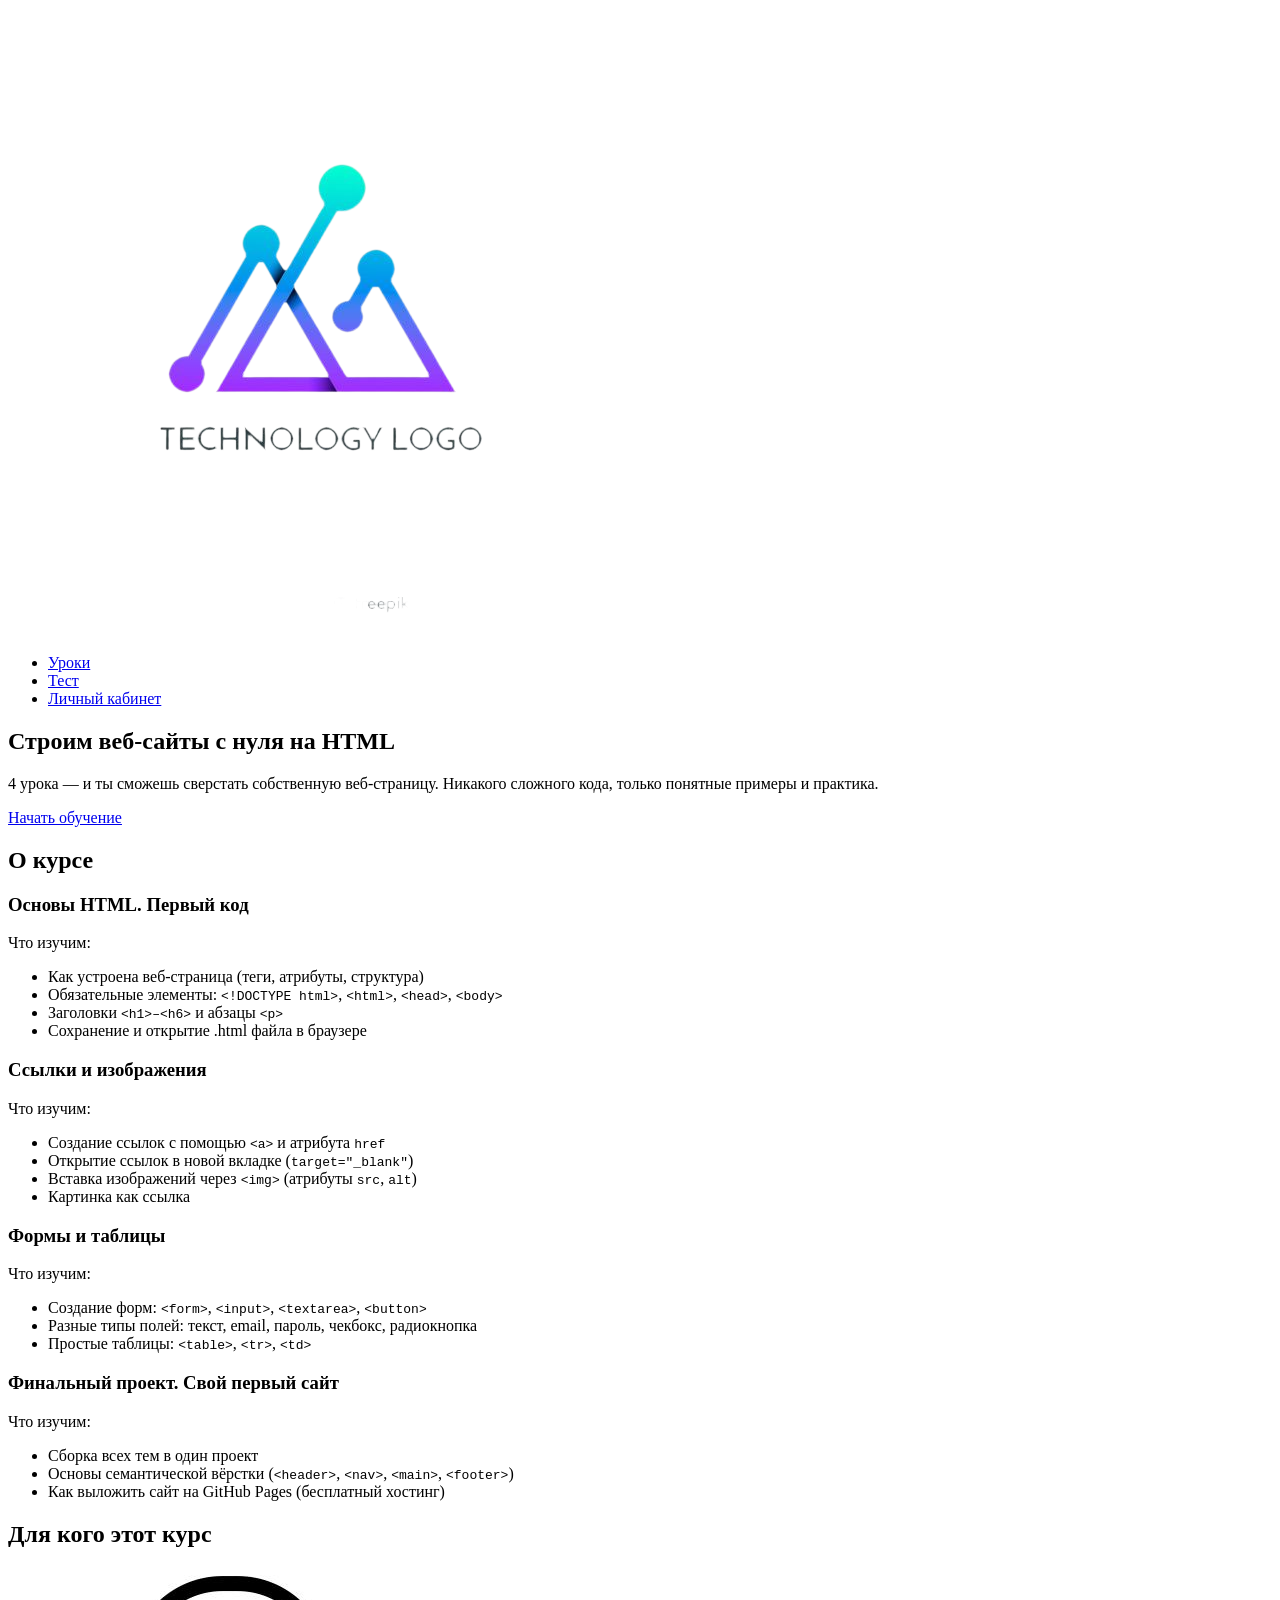
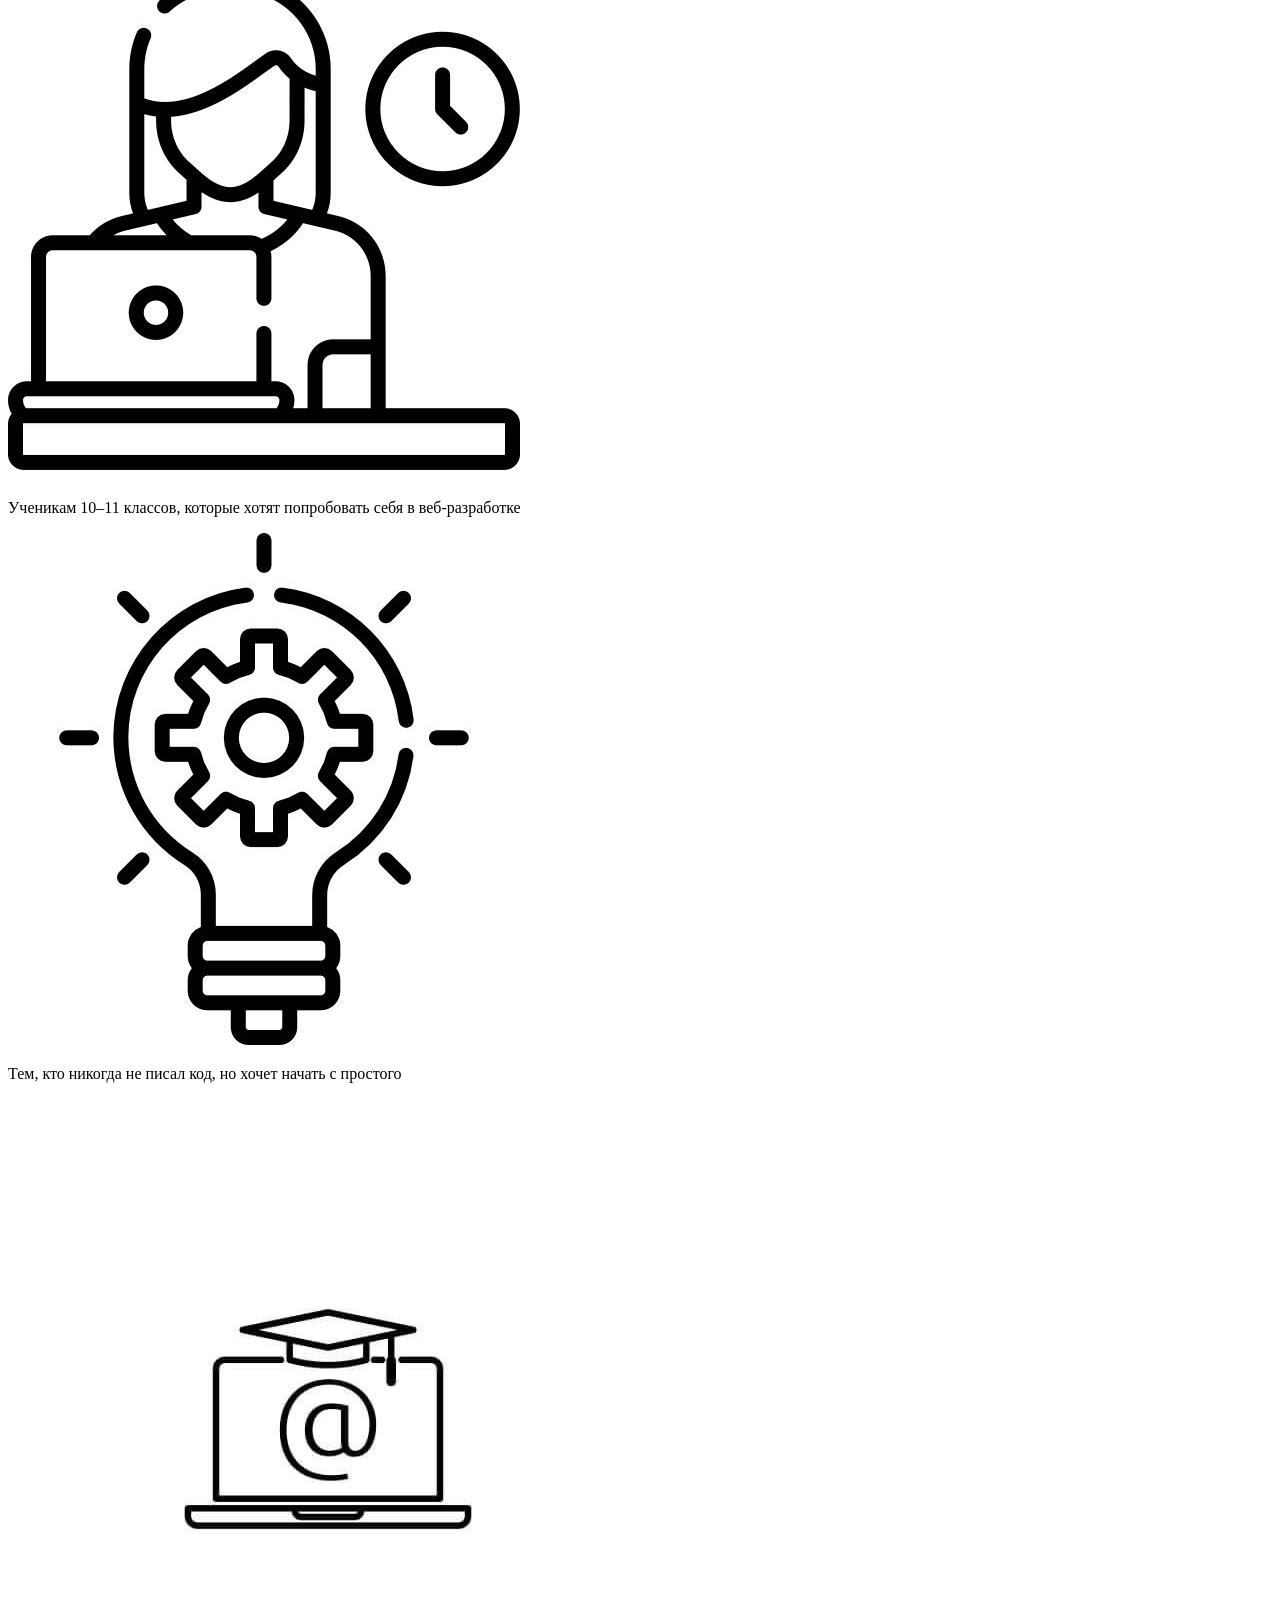
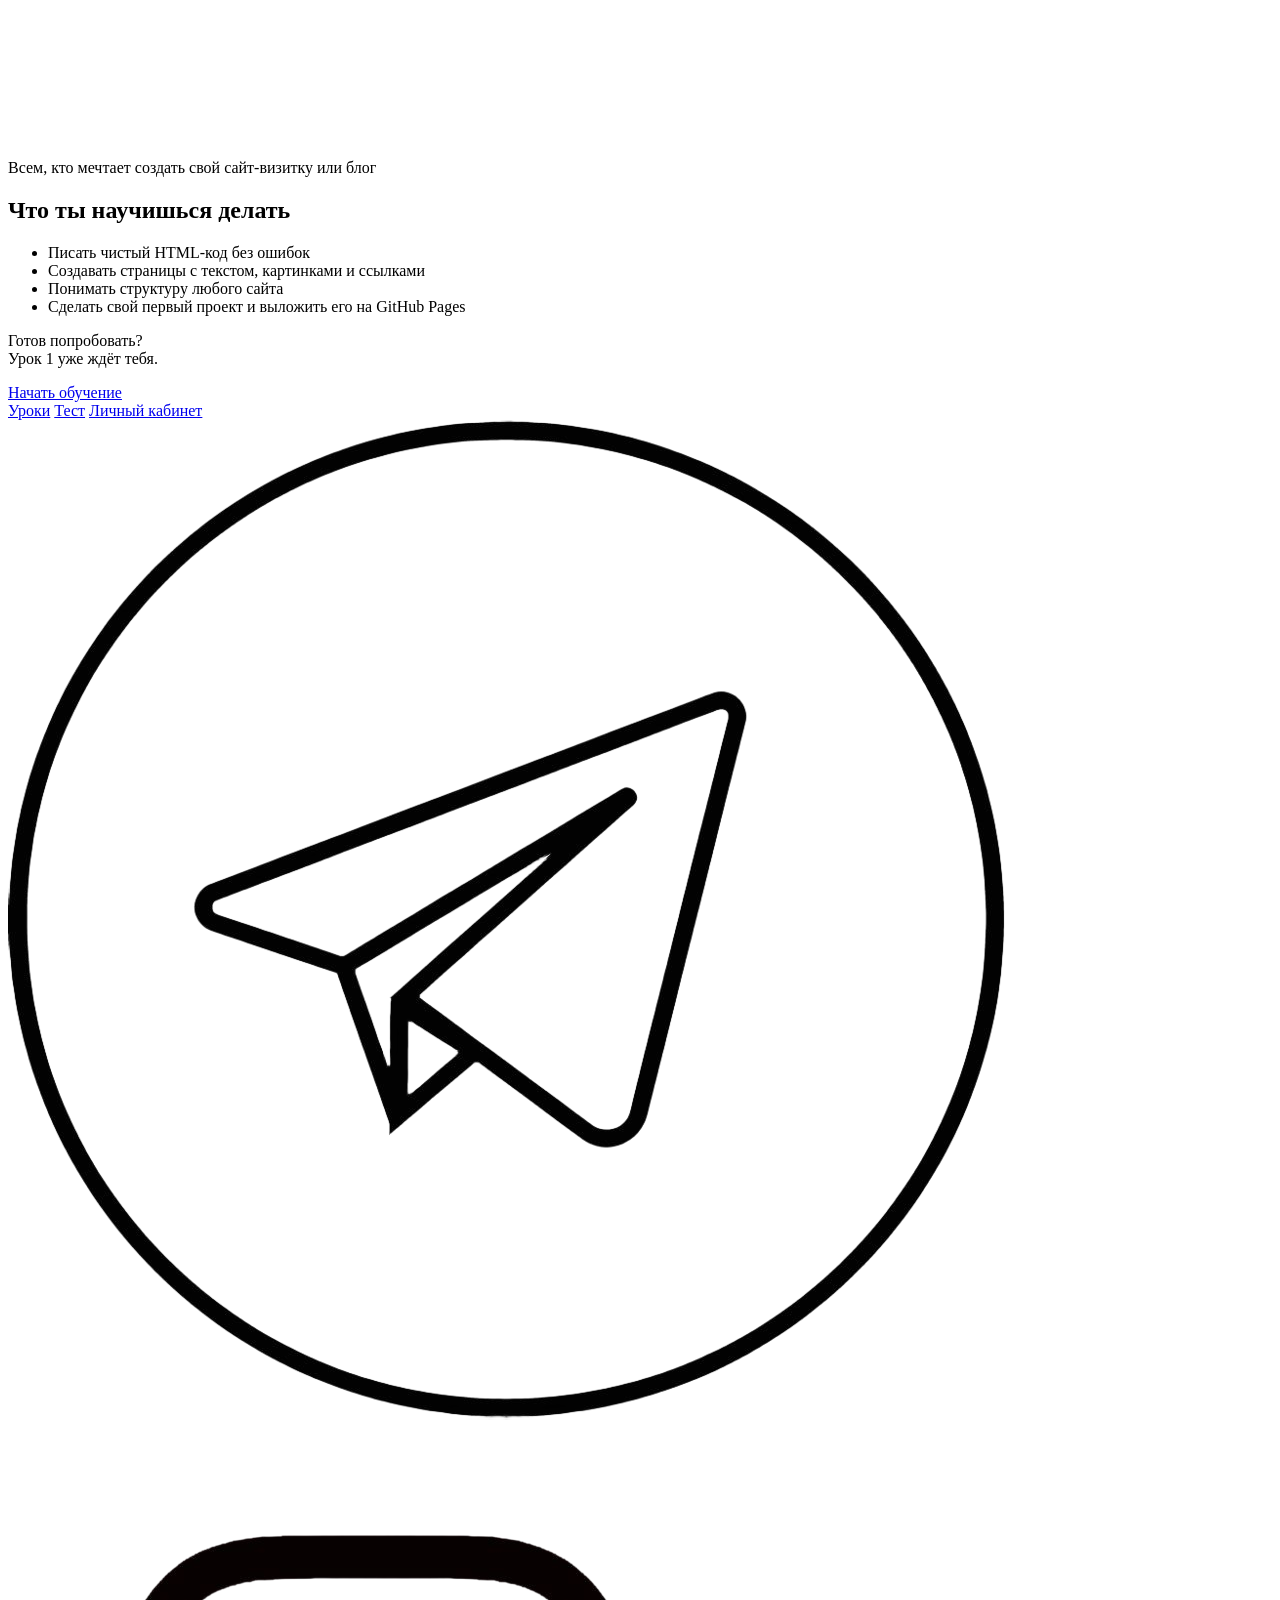
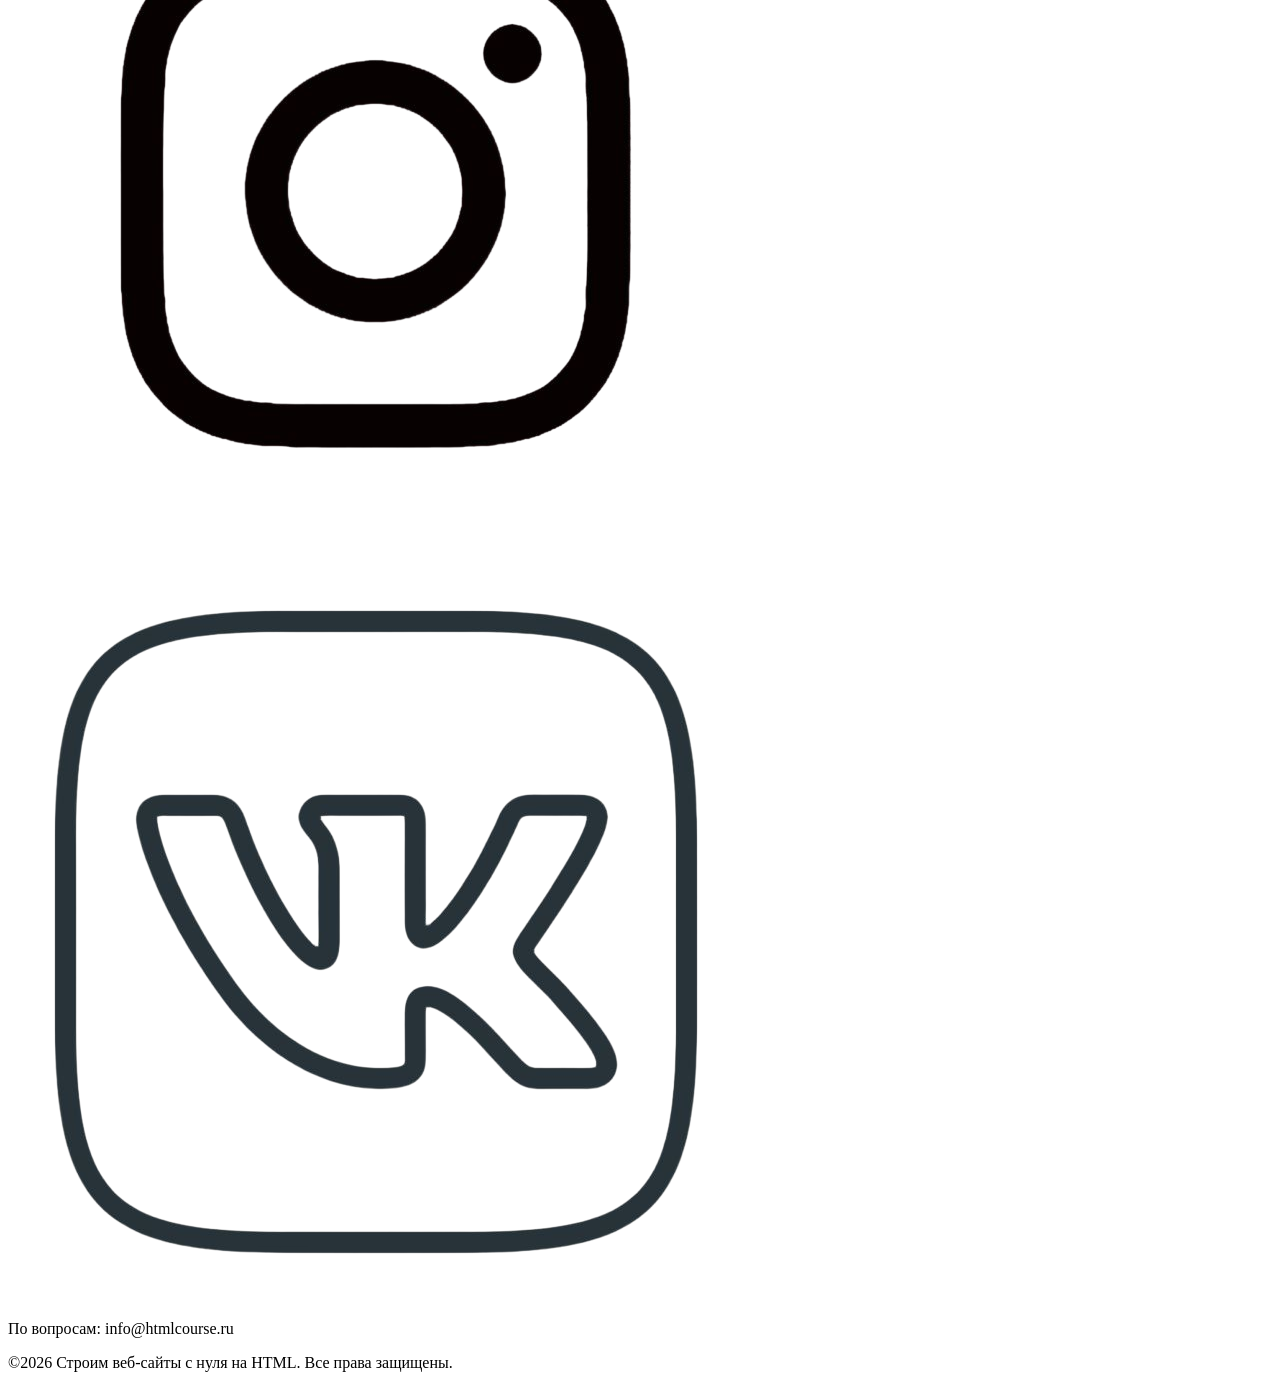
==== index.html @ 61db9a91 "Rename main.html to index.html" ====
<!DOCTYPE html>
<html lang="ru">
<head>
  <meta charset="UTF-8">
  <meta name="viewport" content="width=device-width, initial-scale=1.0, viewport-fit=cover">
  <title>Строим веб-сайты с нуля на HTML | Курс вёрстки</title>
  <link rel="preconnect" href="https://fonts.googleapis.com">
  <link rel="preconnect" href="https://fonts.gstatic.com" crossorigin>
  <link href="https://fonts.googleapis.com/css2?family=DM+Sans:wght@400;500;600;700;800&display=swap" rel="stylesheet">
  <link rel="stylesheet" href="../сайт/css/style.css">
</head>
<body>
  <header class="header">
    <div class="container header__inner">
      <div class="logo">
        <img src="Image.png" alt="Логотип курса">
      </div>
      <nav class="nav nav--center">
        <ul class="nav__list">
          <li><a href="уроки.html" class="nav__link">Уроки</a></li>
          <li><a href="тест.html" class="nav__link">Тест</a></li>
          <li><a href="profile.html" class="nav__link">Личный кабинет</a></li>
        </ul>
      </nav>
      <div class="header__spacer"></div>
    </div>
  </header>

  <main>
    <section class="hero">
      <div class="hero__overlay"></div>
      <div class="container hero__content">
        <h1 class="hero__title">Строим веб-сайты с нуля на HTML</h1>
        <p class="hero__desc">4 урока — и ты сможешь сверстать собственную веб-страницу. Никакого сложного кода, только понятные примеры и практика.</p>
        <a href="#" class="btn btn--primary">Начать обучение</a>
      </div>
    </section>

    <section class="about">
      <div class="container">
        <h2 class="section-title">О курсе</h2>
        <div class="cards-grid">
          <div class="course-card">
            <h3 class="course-card__title">Основы HTML. Первый код</h3>
            <p class="course-card__subtitle">Что изучим:</p>
            <ul class="course-card__list">
              <li>Как устроена веб-страница (теги, атрибуты, структура)</li>
              <li>Обязательные элементы: <code>&lt;!DOCTYPE html&gt;</code>, <code>&lt;html&gt;</code>, <code>&lt;head&gt;</code>, <code>&lt;body&gt;</code></li>
              <li>Заголовки <code>&lt;h1&gt;–&lt;h6&gt;</code> и абзацы <code>&lt;p&gt;</code></li>
              <li>Сохранение и открытие .html файла в браузере</li>
            </ul>
          </div>
          <div class="course-card">
            <h3 class="course-card__title">Ссылки и изображения</h3>
            <p class="course-card__subtitle">Что изучим:</p>
            <ul class="course-card__list">
              <li>Создание ссылок с помощью <code>&lt;a&gt;</code> и атрибута <code>href</code></li>
              <li>Открытие ссылок в новой вкладке (<code>target="_blank"</code>)</li>
              <li>Вставка изображений через <code>&lt;img&gt;</code> (атрибуты <code>src</code>, <code>alt</code>)</li>
              <li>Картинка как ссылка</li>
            </ul>
          </div>
          <div class="course-card">
            <h3 class="course-card__title">Формы и таблицы</h3>
            <p class="course-card__subtitle">Что изучим:</p>
            <ul class="course-card__list">
              <li>Создание форм: <code>&lt;form&gt;</code>, <code>&lt;input&gt;</code>, <code>&lt;textarea&gt;</code>, <code>&lt;button&gt;</code></li>
              <li>Разные типы полей: текст, email, пароль, чекбокс, радиокнопка</li>
              <li>Простые таблицы: <code>&lt;table&gt;</code>, <code>&lt;tr&gt;</code>, <code>&lt;td&gt;</code></li>
            </ul>
          </div>
          <div class="course-card">
            <h3 class="course-card__title">Финальный проект. Свой первый сайт</h3>
            <p class="course-card__subtitle">Что изучим:</p>
            <ul class="course-card__list">
              <li>Сборка всех тем в один проект</li>
              <li>Основы семантической вёрстки (<code>&lt;header&gt;</code>, <code>&lt;nav&gt;</code>, <code>&lt;main&gt;</code>, <code>&lt;footer&gt;</code>)</li>
              <li>Как выложить сайт на GitHub Pages (бесплатный хостинг)</li>
            </ul>
          </div>
        </div>
      </div>
    </section>

    <section class="for-whom-vertical">
      <div class="container">
        <h2 class="section-title">Для кого этот курс</h2>
        <div class="cards-vertical">
          <div class="card-vertical">
            <img src="иконка 1.jpg" class="card-vertical__photo" alt="Ученик">
            <p class="card-vertical__text">Ученикам 10–11 классов, которые хотят попробовать себя в веб-разработке</p>
          </div>
          <div class="card-vertical">
            <img src="иконка 2.jpg" class="card-vertical__photo" alt="Новичок">
            <p class="card-vertical__text">Тем, кто никогда не писал код, но хочет начать с простого</p>
          </div>
          <div class="card-vertical">
            <img src="иконка 3.jpg" class="card-vertical__photo" alt="Мечтатель">
            <p class="card-vertical__text">Всем, кто мечтает создать свой сайт-визитку или блог</p>
          </div>
        </div>
      </div>
    </section>

    <section class="skills">
      <div class="container">
        <h2 class="section-title">Что ты научишься делать</h2>
        <ul class="skills__list">
          <li>Писать чистый HTML-код без ошибок</li>
          <li>Создавать страницы с текстом, картинками и ссылками</li>
          <li>Понимать структуру любого сайта</li>
          <li>Сделать свой первый проект и выложить его на GitHub Pages</li>
        </ul>
        <div class="skills__cta">
          <p class="skills__cta-text">Готов попробовать? <br> Урок 1 уже ждёт тебя.</p>
          <a href="#" class="btn btn--primary">Начать обучение</a>
        </div>
      </div>
    </section>
  </main>

  <footer class="footer">
    <div class="container footer__inner">
      <div class="footer__nav">
        <a href="уроки.html" class="footer__link">Уроки</a>
        <a href="тест.html" class="footer__link">Тест</a>
        <a href="profile.html" class="footer__link">Личный кабинет</a>
      </div>
      <div class="footer__social">
        <a href="#" class="footer__social-link" target="_blank" rel="noopener noreferrer">
          <img src="тг.png" alt="Telegram" class="footer__social-icon">
        </a>
        <a href="#" class="footer__social-link" target="_blank" rel="noopener noreferrer">
          <img src="инста.png" alt="Instagram" class="footer__social-icon">
        </a>
        <a href="#" class="footer__social-link" target="_blank" rel="noopener noreferrer">
          <img src="вк.png" alt="VK" class="footer__social-icon">
        </a>
      </div>
      <p class="footer__contact">По вопросам: info@htmlcourse.ru</p>
      <p class="footer__copy">©2026 Строим веб-сайты с нуля на HTML. Все права защищены.</p>
    </div>
  </footer>
</body>
</html>
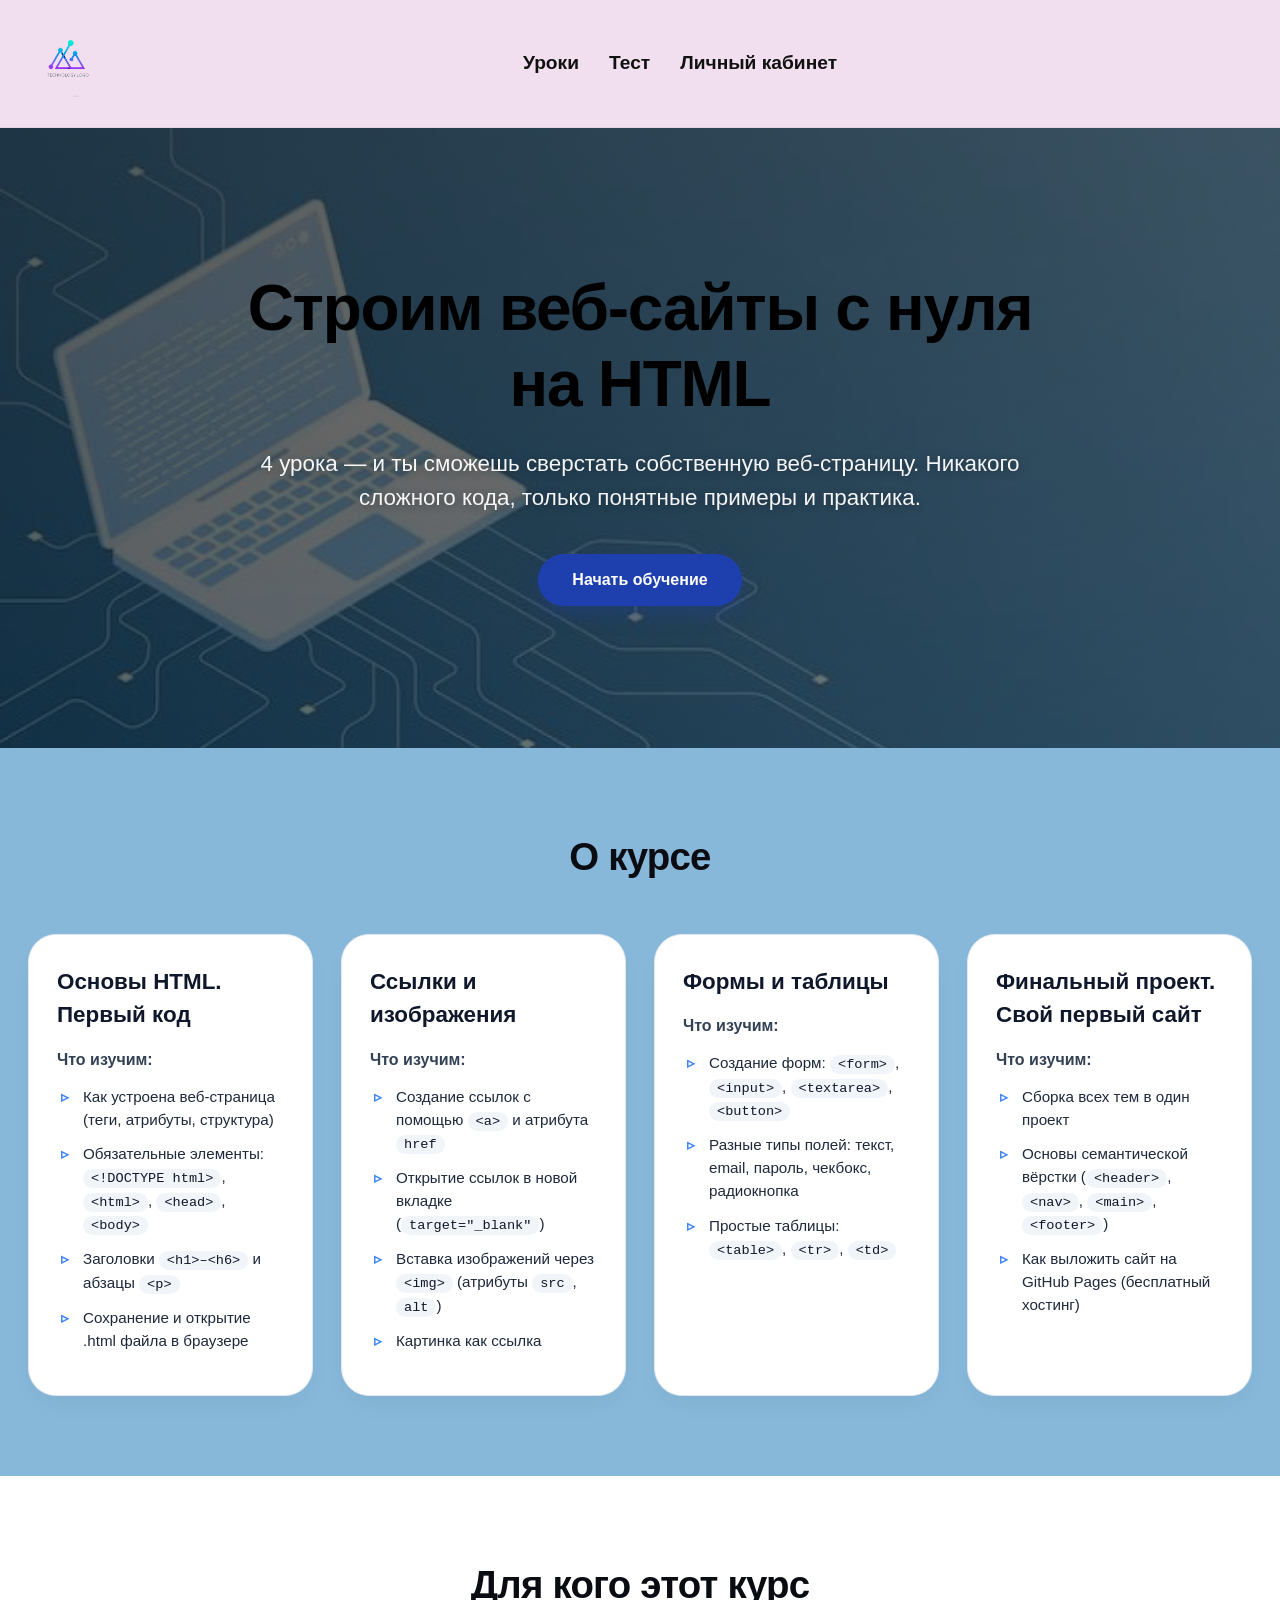
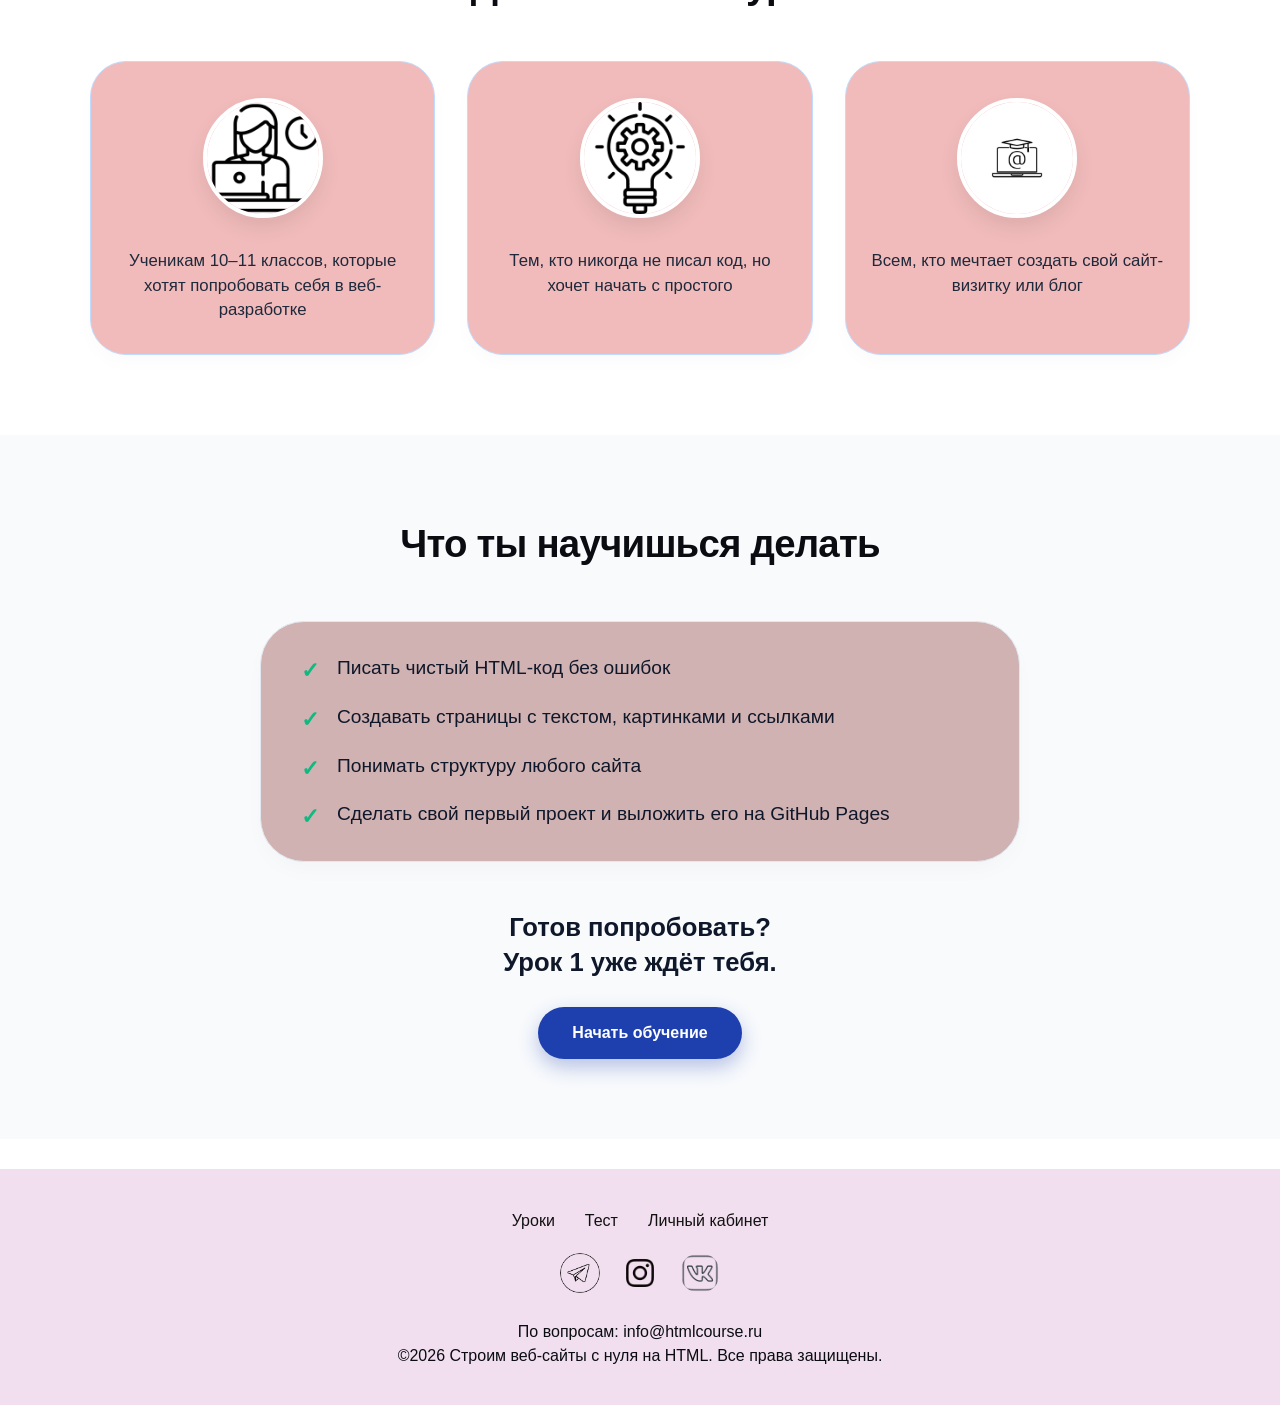
==== commit ade98992: "Update index.html" ====
--- a/index.html
+++ b/index.html
@@ -7,7 +7,7 @@
   <link rel="preconnect" href="https://fonts.googleapis.com">
   <link rel="preconnect" href="https://fonts.gstatic.com" crossorigin>
   <link href="https://fonts.googleapis.com/css2?family=DM+Sans:wght@400;500;600;700;800&display=swap" rel="stylesheet">
-  <link rel="stylesheet" href="../сайт/css/style.css">
+  <link rel="stylesheet" href="css/style.css">
 </head>
 <body>
   <header class="header">
--- a/css/style.css
+++ b/css/style.css
@@ -0,0 +1,380 @@
+* {
+  margin: 0;
+  padding: 0;
+  box-sizing: border-box;
+}
+
+body {
+  font-family: 'DM Sans', sans-serif;
+  background-color: #ffffff;
+  color: #0a0c12;
+  line-height: 1.5;
+}
+
+.container {
+  max-width: 1280px;
+  margin: 0 auto;
+  padding: 0 28px;
+}
+
+@media (max-width: 640px) {
+  .container {
+    padding: 0 20px;
+  }
+}
+
+
+.header {
+  background: #F1DFEF;
+  padding: 20px 0;
+  border-bottom: 1px solid rgba(0,0,0,0.05);
+}
+
+.header__inner {
+  display: flex;
+  align-items: center;
+  justify-content: space-between;
+  flex-wrap: wrap;
+  gap: 20px;
+}
+
+.logo img {
+  width: 80px;
+  height: 80px;
+  object-fit: cover;
+}
+
+.nav__list {
+  display: flex;
+  gap: 30px;
+  list-style: none;
+}
+
+.nav__link {
+  text-decoration: none;
+  font-weight: 700;
+  font-size: 1.2rem;
+  color: #111;
+}
+
+.nav__link:hover {
+  color: #1e40af;
+}
+
+
+.hero {
+  position: relative;
+  min-height: 620px;
+  display: flex;
+  align-items: center;
+  justify-content: center;
+  text-align: center;
+  background-image: url('../ФОН\ ДЛЯ\ КУРСА.jpg');
+  background-size: cover;
+  background-position: center 30%;
+  background-repeat: no-repeat;
+  background-color: #0f172a;
+}
+
+.hero__overlay {
+  position: absolute;
+  inset: 0;
+  background: linear-gradient(135deg, rgba(0, 0, 0, 0.65), rgba(0, 0, 0, 0.5));
+  z-index: 1;
+}
+
+.hero__content {
+  position: relative;
+  z-index: 2;
+  max-width: 880px;
+  padding: 40px 24px;
+}
+
+.hero__title {
+  font-size: 4rem;
+  font-weight: 800;
+  line-height: 1.2;
+  letter-spacing: -0.02em;
+  margin-bottom: 24px;
+  color: black;
+ 
+}
+
+.hero__desc {
+  font-size: 1.4rem;
+  margin-bottom: 40px;
+  color: rgba(255, 255, 255, 0.95);
+  text-shadow: 0 2px 10px rgba(0, 0, 0, 0.3);
+}
+
+@media (max-width: 768px) {
+  .hero {
+    min-height: 520px;
+  }
+  .hero__title {
+    font-size: 2.8rem;
+  }
+  .hero__desc {
+    font-size: 1.2rem;
+  }
+}
+
+@media (max-width: 480px) {
+  .hero__title {
+    font-size: 2.2rem;
+  }
+}
+
+.btn {
+  display: inline-block;
+  padding: 14px 34px;
+  border-radius: 60px;
+  font-weight: 700;
+  font-size: 1rem;
+  text-decoration: none;
+  transition: all 0.25s ease;
+  cursor: pointer;
+  border: none;
+}
+
+.btn--primary {
+  background-color: #1e40af;
+  color: white;
+  box-shadow: 0 8px 20px rgba(30, 64, 175, 0.3);
+}
+
+.btn--primary:hover {
+  background-color: #1e3a8a;
+  transform: translateY(-2px);
+  box-shadow: 0 12px 28px rgba(30, 64, 175, 0.4);
+}
+
+.about {
+  padding: 80px 0;
+  background-color: #87b8d9;
+}
+
+.section-title {
+  font-size: 2.4rem;
+  font-weight: 800;
+  letter-spacing: -0.02em;
+  margin-bottom: 48px;
+  color: #0a0c12;
+  text-align: center;
+}
+
+.cards-grid {
+  display: grid;
+  grid-template-columns: repeat(auto-fit, minmax(260px, 1fr));
+  gap: 28px;
+}
+
+.course-card {
+  background: white;
+  border-radius: 28px;
+  padding: 30px 28px;
+  box-shadow: 0 12px 28px -8px rgba(0, 0, 0, 0.05);
+  border: 1px solid #e2e8f0;
+  transition: transform 0.2s, box-shadow 0.2s;
+}
+
+.course-card:hover {
+  transform: translateY(-5px);
+  box-shadow: 0 24px 36px -12px rgba(0, 0, 0, 0.12);
+}
+
+.course-card__title {
+  font-size: 1.4rem;
+  font-weight: 700;
+  margin-bottom: 16px;
+  color: #0f172a;
+}
+
+.course-card__subtitle {
+  font-weight: 600;
+  color: #334155;
+  margin-bottom: 14px;
+}
+
+.course-card__list {
+  list-style: none;
+}
+
+.course-card__list li {
+  padding-left: 26px;
+  position: relative;
+  margin-bottom: 12px;
+  font-size: 0.95rem;
+  color: #1e293b;
+}
+
+.course-card__list li::before {
+  content: "▹";
+  position: absolute;
+  left: 4px;
+  color: #3b82f6;
+  font-weight: bold;
+}
+
+code {
+  background: #f1f5f9;
+  padding: 2px 8px;
+  border-radius: 10px;
+  font-family: 'SF Mono', monospace;
+  font-size: 0.85rem;
+  color: #0f172a;
+}
+
+.for-whom-vertical {
+  padding: 80px 0;
+  background-color: #ffffff;
+}
+
+.cards-vertical {
+  display: grid;
+  grid-template-columns: repeat(3, 1fr);
+  gap: 32px;
+  max-width: 1100px;
+  margin: 0 auto;
+}
+
+.card-vertical {
+  background: #f1bbbb;
+  border-radius: 36px;
+  padding: 36px 24px 32px;
+  text-align: center;
+  transition: all 0.25s;
+  border: 1px solid #bfdbfe;
+  box-shadow: 0 8px 18px rgba(0, 0, 0, 0.02);
+}
+
+.card-vertical:hover {
+  background: #f1bbbb;
+  border-color: #3b82f6;
+  transform: translateY(-5px);
+  box-shadow: 0 20px 30px -10px rgba(59, 130, 246, 0.1);
+}
+
+.card-vertical__photo {
+  width: 120px;
+  height: 120px;
+  border-radius: 50%;
+  object-fit: cover;
+  border: 4px solid white;
+  box-shadow: 0 10px 20px rgba(0, 0, 0, 0.08);
+  margin-bottom: 24px;
+}
+
+.card-vertical__text {
+  font-size: 1.05rem;
+  line-height: 1.45;
+  color: #1e293b;
+  font-weight: 500;
+}
+
+@media (max-width: 900px) {
+  .cards-vertical {
+    grid-template-columns: repeat(auto-fit, minmax(280px, 1fr));
+    gap: 28px;
+  }
+}
+
+@media (max-width: 700px) {
+  .cards-vertical {
+    grid-template-columns: 1fr;
+    max-width: 420px;
+  }
+}
+
+.skills {
+  padding: 80px 0;
+  background-color: #f8fafc;
+  text-align: center;
+}
+
+.skills__list {
+  list-style: none;
+  max-width: 760px;
+  margin: 0 auto 48px;
+  background: rgb(208, 178, 178);
+  border-radius: 44px;
+  padding: 32px 40px;
+  box-shadow: 0 10px 25px -5px rgba(0, 0, 0, 0.03);
+  border: 1px solid #e2e8f0;
+  text-align: left;
+}
+
+.skills__list li {
+  padding-left: 36px;
+  position: relative;
+  margin-bottom: 20px;
+  font-size: 1.2rem;
+  font-weight: 500;
+  color: #0f172a;
+}
+
+.skills__list li:last-child {
+  margin-bottom: 0;
+}
+
+.skills__list li::before {
+  content: "✓";
+  position: absolute;
+  left: 0;
+  color: #10b981;
+  font-weight: 800;
+  font-size: 1.4rem;
+}
+
+.skills__cta-text {
+  font-size: 1.6rem;
+  font-weight: 700;
+  line-height: 1.35;
+  margin-bottom: 28px;
+  color: #0f172a;
+}
+
+@media (max-width: 640px) {
+  .skills__list {
+    padding: 24px 24px;
+  }
+  .skills__list li {
+    font-size: 1rem;
+  }
+  .skills__cta-text {
+    font-size: 1.3rem;
+  }
+}
+
+
+.footer {
+  background: #F1DFEF;
+  padding: 40px 0;
+  text-align: center;
+  margin-top: 30px;
+}
+
+.footer__nav {
+  display: flex;
+  justify-content: center;
+  gap: 30px;
+  margin-bottom: 20px;
+}
+
+.footer__link {
+  text-decoration: none;
+  color: #111;
+}
+
+.footer__social {
+  display: flex;
+  justify-content: center;
+  gap: 20px;
+  margin-bottom: 20px;
+}
+
+.footer__social-icon {
+  width: 40px;
+  height: 40px;
+  border-radius: 50%;
+}
